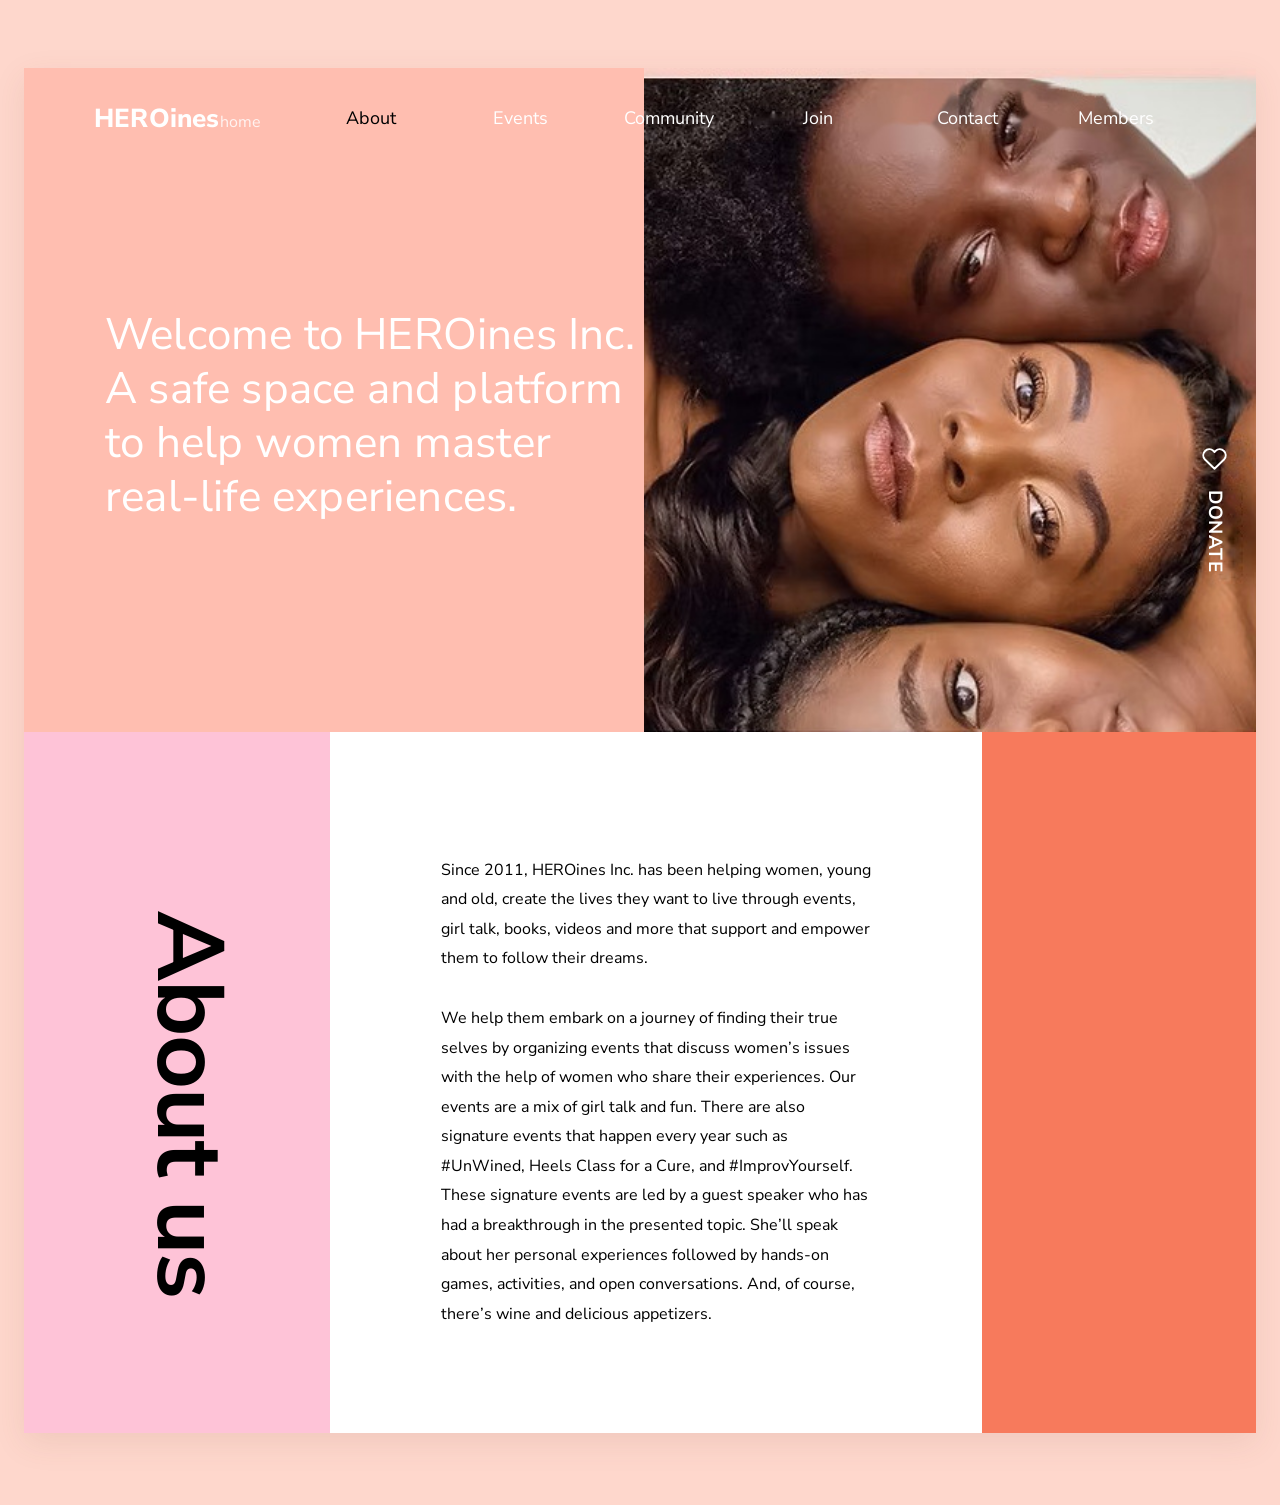
==== index.html @ b3884f93 "Build HEROines Inc. about page in HTML + CSS Rebuild of the supplied design reference: a framed stri" ====
<!DOCTYPE html>
<html lang="en">
<head>
  <meta charset="utf-8">
  <meta name="viewport" content="width=device-width, initial-scale=1">
  <meta name="description" content="About HEROines Inc. — a safe space and platform helping women master real-life experiences since 2011.">
  <title>About us | HEROines Inc.</title>

  <!-- Avenir Next is the design's font; Nunito Sans is the closest free
       stand-in for everyone who does not have it installed. -->
  <link rel="preconnect" href="https://fonts.googleapis.com">
  <link rel="preconnect" href="https://fonts.gstatic.com" crossorigin>
  <link rel="stylesheet"
        href="https://fonts.googleapis.com/css2?family=Nunito+Sans:wght@400;700;800&display=swap">

  <link rel="stylesheet" href="styles.css">
</head>
<body>

  <!-- Page frame: the whole site sits on the blush page background -->
  <div class="page">

    <!-- ============ HERO ============ -->
    <header class="hero">

      <!-- peach pane + photo pane -->
      <div class="hero__panes">
        <div class="hero__pane hero__pane--flat"></div>
        <div class="hero__pane hero__pane--photo">
          <img class="hero__photo" src="images/hero.jpg"
               alt="Three women resting their heads together and smiling at the camera">
        </div>
      </div>

      <!-- main navigation, laid over both panes -->
      <nav class="nav" aria-label="Main">
        <a class="brand" href="#">
          <span class="brand__name">HEROines</span><span class="brand__home">home</span>
        </a>

        <ul class="nav__list">
          <li class="nav__item"><a class="nav__link is-current" href="#" aria-current="page">About</a></li>
          <li class="nav__item"><a class="nav__link" href="#">Events</a></li>
          <li class="nav__item"><a class="nav__link" href="#">Community</a></li>
          <li class="nav__item"><a class="nav__link" href="#">Join</a></li>
          <li class="nav__item"><a class="nav__link" href="#">Contact</a></li>
          <li class="nav__item"><a class="nav__link" href="#">Members</a></li>
        </ul>
      </nav>

      <!-- headline -->
      <h1 class="hero__title">
        Welcome to HEROines Inc.<br>
        A safe space and platform<br>
        to help women master<br>
        real-life experiences.
      </h1>

      <!-- vertical donate button -->
      <a class="donate" href="#">
        <svg class="donate__heart" viewBox="0 0 24 24" aria-hidden="true">
          <path d="M12 20.5 3.9 12.6a5 5 0 0 1 7.1-7l1 1 1-1a5 5 0 0 1 7.1 7Z"/>
        </svg>
        <span class="donate__label">Donate</span>
      </a>

    </header>

    <!-- ============ ABOUT ============ -->
    <main class="about">

      <div class="about__heading">
        <h2 class="about__title">About us</h2>
      </div>

      <div class="about__body">
        <div class="about__copy">
          <p>Since 2011, HEROines Inc. has been helping women, young and old, create the lives they
            want to live through events, girl talk, books, videos and more that support and empower
            them to follow their dreams.</p>

          <p>We help them embark on a journey of finding their true selves by organizing events that
            discuss women&rsquo;s issues with the help of women who share their experiences. Our
            events are a mix of girl talk and fun. There are also signature events that happen every
            year such as #UnWined, Heels Class for a Cure, and #ImprovYourself. These signature
            events are led by a guest speaker who has had a breakthrough in the presented topic.
            She&rsquo;ll speak about her personal experiences followed by hands-on games, activities,
            and open conversations. And, of course, there&rsquo;s wine and delicious appetizers.</p>
        </div>
      </div>

      <div class="about__accent" role="presentation"></div>

    </main>
  </div>

</body>
</html>
---- styles.css ----
/* ==========================================================================
   HEROines Inc. — About page
   Layout rebuilt from the design reference: a framed "strip" of two stacked
   blocks — the hero (peach pane + photo pane) and the about band
   (pink / white / orange columns) — sitting on a blush page background.
   Pure HTML + CSS, no JavaScript, no frameworks.
   ========================================================================== */

/* ---------- Tokens ---------- */
:root {
  --bg:            #fed7cc;   /* page background                */
  --peach:         #ffbeb0;   /* hero pane                      */
  --pink:          #fec3d7;   /* about — left column            */
  --orange:        #f77a5c;   /* about — right accent column    */
  --ink:           #000000;   /* display type + body copy       */
  --nav-ink:       #000000;   /* active nav item                */
  --white:         #ffffff;

  --shell:         1300px;    /* width of the framed strip      */
  --hero-h:        664px;
  --about-h:       701px;

  --font-sans:  "Avenir Next", Avenir, "Nunito Sans", "Segoe UI", "Helvetica Neue", Helvetica, Arial, sans-serif;
  --font-stack: "Avenir Next", Avenir, "Nunito Sans", "Helvetica Neue", Helvetica, Arial, sans-serif;
}

/* ---------- Reset ---------- */
*,
*::before,
*::after { box-sizing: border-box; }

html { -webkit-text-size-adjust: 100%; }

body {
  margin: 0;
  padding: 0 24px;                 /* keeps the strip inside narrow viewports */
  background: var(--bg);
  color: var(--ink);
  font-family: var(--font-sans);
  -webkit-font-smoothing: antialiased;
}

img { display: block; max-width: 100%; }

h1, h2, p, ul { margin: 0; }

ul { padding: 0; list-style: none; }

a { color: inherit; text-decoration: none; }

/* ---------- Page frame ---------- */
.page {
  max-width: var(--shell);
  margin: 68px auto 72px;
  box-shadow: 0 10px 30px rgba(122, 74, 62, .10);
}

/* ==========================================================================
   HERO
   ========================================================================== */
.hero {
  position: relative;
  min-height: var(--hero-h);
  overflow: hidden;
}

/* two panes: flat colour + photograph */
.hero__panes {
  display: grid;
  grid-template-columns: 50.3% 49.7%;
  min-height: var(--hero-h);
}

.hero__pane--flat { background: var(--peach); }

.hero__pane--photo { overflow: hidden; }

.hero__photo {
  width: 100%;
  height: 100%;
  object-fit: cover;
  object-position: 50% 50%;
}

/* ---------- Navigation ---------- */
.nav {
  position: absolute;
  inset: 0 0 auto 0;
  display: flex;
  align-items: center;
  padding: 38px 70px 0;
}

.brand {
  display: inline-flex;
  align-items: baseline;
  color: var(--white);
  white-space: nowrap;
}

.brand__name {
  font-size: 26px;
  font-weight: 800;
  letter-spacing: .2px;
  line-height: 1;
}

.brand__home {
  font-size: 16px;
  font-weight: 400;
  line-height: 1;
  color: rgba(255, 255, 255, .82);
}

.nav__list {
  display: flex;
  margin-left: 36px;
}

.nav__item {
  width: 149px;
  text-align: center;
}

.nav__link {
  font-size: 18px;
  font-weight: 400;
  line-height: 1.2;
  color: var(--white);
  transition: opacity .2s ease;
}

.nav__link:hover { opacity: .75; }

.nav__link.is-current { color: var(--nav-ink); }

.nav__link:focus-visible,
.brand:focus-visible,
.donate:focus-visible {
  outline: 2px solid currentColor;
  outline-offset: 4px;
  border-radius: 2px;
}

/* ---------- Headline ---------- */
.hero__title {
  position: absolute;
  top: 240px;
  left: 81px;
  width: min(570px, 44%);
  color: var(--white);
  font-size: 44px;
  font-weight: 400;
  line-height: 1.23;
  letter-spacing: .2px;
}

/* the four designed line breaks are hard-coded; on narrow screens the
   headline is allowed to re-flow freely instead */
@media (max-width: 1024px) {
  .hero__title br { display: none; }
}

/* ---------- Donate (vertical) ---------- */
.donate {
  position: absolute;
  top: 376px;
  right: 27px;
  display: flex;
  flex-direction: column;
  align-items: center;
  gap: 17px;
  color: var(--white);
  text-transform: uppercase;
}

.donate__heart {
  width: 29px;
  height: 29px;
  fill: none;
  stroke: currentColor;
  stroke-width: 1.6;
  stroke-linejoin: round;
}

.donate__label {
  writing-mode: vertical-rl;
  font-size: 19px;
  font-weight: 700;
  letter-spacing: .5px;
  line-height: 1;
}

.donate:hover { opacity: .85; }

/* ==========================================================================
   ABOUT
   ========================================================================== */
.about {
  display: grid;
  grid-template-columns: 24.85% 52.9% 22.25%;
  min-height: var(--about-h);
  background: var(--white);
}

/* left pink column — vertical "About us" */
.about__heading {
  display: flex;
  align-items: center;
  justify-content: center;
  background: var(--pink);
}

.about__title {
  writing-mode: vertical-rl;
  font-family: var(--font-stack);
  font-size: 94px;
  font-weight: 700;
  line-height: 1;
  letter-spacing: -1px;
  color: var(--ink);
  transform: translate(12px, 22px);  /* optical centring inside the column */
}

/* middle white column — the copy */
.about__body {
  display: flex;
  align-items: center;
  justify-content: center;
  padding: 40px 30px;
}

.about__copy {
  max-width: 430px;
  font-size: 16px;
  line-height: 1.85;
  color: var(--ink);
  transform: translateY(10px);  /* the copy sits a hair below dead centre */
}

.about__copy p + p { margin-top: 30px; }

/* right orange accent column */
.about__accent { background: var(--orange); }

/* ==========================================================================
   SMALL SCREENS — the two blocks stack
   ========================================================================== */
@media (max-width: 1024px) {
  .page { margin: 40px auto 48px; }

  /* the block becomes a single column that keeps the design's reading
     order: navigation + headline on the peach pane, photo underneath */
  .hero {
    display: flex;
    flex-direction: column;
    min-height: 0;
    background: var(--peach);
  }

  .hero__panes {
    order: 4;
    grid-template-columns: 1fr;
    min-height: 0;
  }

  .hero__pane--flat { display: none; }
  .hero__pane--photo { min-height: 300px; max-height: 60vh; }

  .nav {
    order: 1;
    position: static;
    flex-wrap: wrap;
    gap: 16px 24px;
    padding: 28px 28px 0;
  }

  .nav__list {
    flex-wrap: wrap;
    gap: 12px 26px;
    margin-left: 0;
  }

  .nav__item { width: auto; text-align: left; }

  .hero__title {
    order: 2;
    position: static;
    margin: 40px 28px 0;
    font-size: 32px;
    line-height: 1.3;
    width: auto;
    max-width: 30ch;
  }

  .donate {
    order: 3;
    position: static;
    align-self: flex-start;
    flex-direction: row;
    gap: 10px;
    margin: 28px 28px 36px;
    padding: 12px 20px;
    border-radius: 999px;
    background: var(--orange);
    color: var(--white);
    font-size: 17px;
  }

  .donate__heart { width: 22px; height: 22px; }
  .donate__label { writing-mode: horizontal-tb; font-weight: 800; }

  .about {
    grid-template-columns: 1fr;
    min-height: 0;
  }

  .about__heading { padding: 36px 28px; justify-content: flex-start; }

  .about__title {
    writing-mode: horizontal-tb;
    font-size: 52px;
    transform: none;
  }

  .about__body { padding: 40px 28px 48px; }

  .about__copy { max-width: 62ch; transform: none; }

  .about__accent { min-height: 90px; }
}

@media (max-width: 520px) {
  .hero__title { font-size: 27px; }
  .brand__name { font-size: 22px; }
  .about__title { font-size: 40px; }
  .about__copy { font-size: 15px; line-height: 1.75; }
}
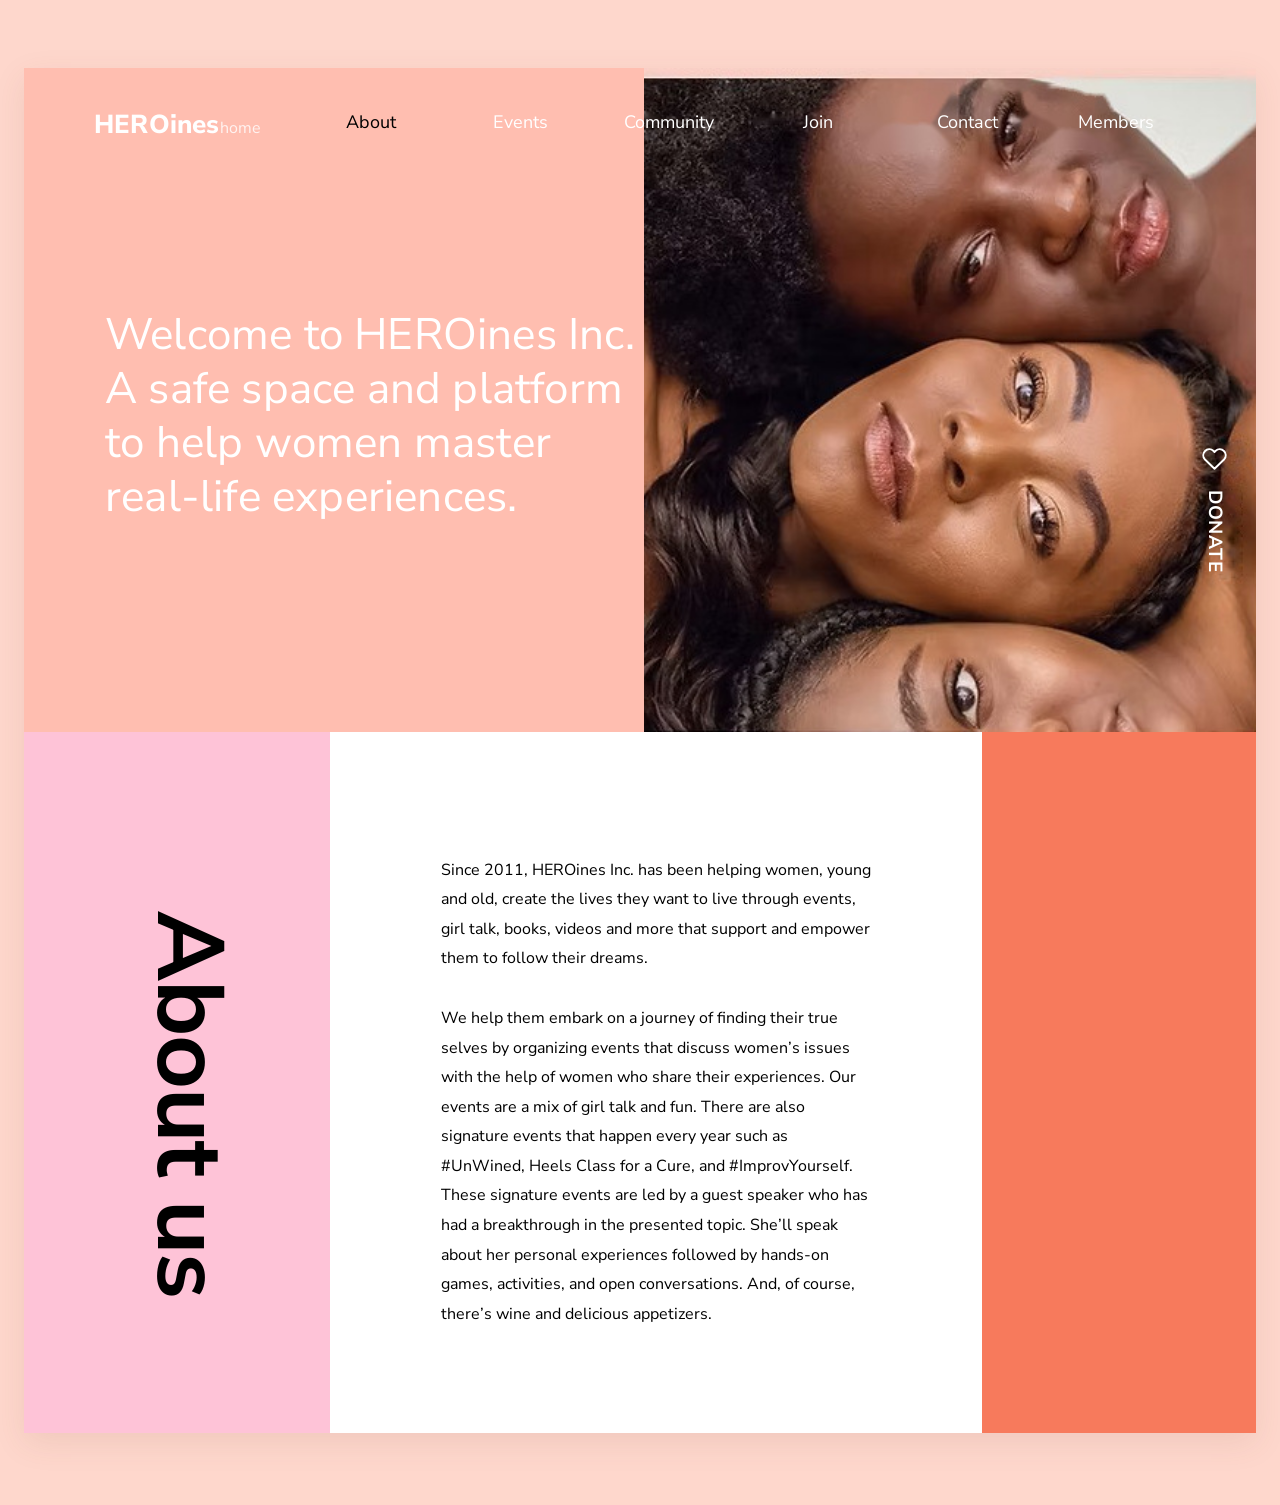
==== commit bd2bc28a: "Add animated #8A0C0C navbar hover and build the Events page Navbar hover: - nav links are wrapped as" ====
--- a/index.html
+++ b/index.html
@@ -34,17 +34,31 @@
 
       <!-- main navigation, laid over both panes -->
       <nav class="nav" aria-label="Main">
-        <a class="brand" href="#">
+        <a class="brand" href="index.html">
           <span class="brand__name">HEROines</span><span class="brand__home">home</span>
         </a>
 
         <ul class="nav__list">
-          <li class="nav__item"><a class="nav__link is-current" href="#" aria-current="page">About</a></li>
-          <li class="nav__item"><a class="nav__link" href="#">Events</a></li>
-          <li class="nav__item"><a class="nav__link" href="#">Community</a></li>
-          <li class="nav__item"><a class="nav__link" href="#">Join</a></li>
-          <li class="nav__item"><a class="nav__link" href="#">Contact</a></li>
-          <li class="nav__item"><a class="nav__link" href="#">Members</a></li>
+          <li class="nav__item">
+            <a class="nav__link is-current" href="index.html" aria-current="page"><span class="nav__label">About</span></a>
+          </li>
+          <li class="nav__item">
+            <a class="nav__link" href="events.html"><span class="nav__label">Events</span></a>
+          </li>
+          <li class="nav__item">
+            <a class="nav__link" href="#"><span class="nav__label">Community</span></a>
+          </li>
+          <!-- the last three items sit on the photograph, so their hover
+               rule is drawn in white (see .nav__item--photo) -->
+          <li class="nav__item nav__item--photo">
+            <a class="nav__link" href="#"><span class="nav__label">Join</span></a>
+          </li>
+          <li class="nav__item nav__item--photo">
+            <a class="nav__link" href="#"><span class="nav__label">Contact</span></a>
+          </li>
+          <li class="nav__item nav__item--photo">
+            <a class="nav__link" href="#"><span class="nav__label">Members</span></a>
+          </li>
         </ul>
       </nav>
 
--- a/styles.css
+++ b/styles.css
@@ -15,10 +15,15 @@
   --ink:           #000000;   /* display type + body copy       */
   --nav-ink:       #000000;   /* active nav item                */
   --white:         #ffffff;
+  --accent:        #8a0c0c;   /* hover colour (nav + events)    */
 
   --shell:         1300px;    /* width of the framed strip      */
   --hero-h:        664px;
   --about-h:       701px;
+
+  /* motion — one shared easing so every hover reads as the same gesture */
+  --ease:          cubic-bezier(.22, .68, .28, 1);
+  --dur:           .34s;
 
   --font-sans:  "Avenir Next", Avenir, "Nunito Sans", "Segoe UI", "Helvetica Neue", Helvetica, Arial, sans-serif;
   --font-stack: "Avenir Next", Avenir, "Nunito Sans", "Helvetica Neue", Helvetica, Arial, sans-serif;
@@ -89,6 +94,7 @@
   display: flex;
   align-items: center;
   padding: 38px 70px 0;
+  z-index: 3;
 }
 
 .brand {
@@ -96,6 +102,8 @@
   align-items: baseline;
   color: var(--white);
   white-space: nowrap;
+  transition: color var(--dur) var(--ease),
+              transform var(--dur) var(--ease);
 }
 
 .brand__name {
@@ -110,6 +118,7 @@
   font-weight: 400;
   line-height: 1;
   color: rgba(255, 255, 255, .82);
+  transition: color var(--dur) var(--ease);
 }
 
 .nav__list {
@@ -122,24 +131,105 @@
   text-align: center;
 }
 
+/* the animated hover lives on the link: the label is wrapped in
+   .nav__label (the letter-spacing morph happens there), so the underline
+   pseudo-element is free to grow from the centre. */
 .nav__link {
+  position: relative;
+  display: inline-block;
+  padding: 6px 2px 10px;
   font-size: 18px;
   font-weight: 400;
   line-height: 1.2;
   color: var(--white);
-  transition: opacity .2s ease;
-}
-
-.nav__link:hover { opacity: .75; }
+  transition: color var(--dur) var(--ease);
+}
+
+.nav__label {
+  display: inline-block;
+  transition: letter-spacing var(--dur) var(--ease),
+              transform var(--dur) var(--ease),
+              opacity var(--dur) var(--ease);
+}
+
+/* the rule that draws itself in on hover */
+.nav__link::after {
+  content: "";
+  position: absolute;
+  left: 0;
+  right: 0;
+  bottom: 3px;
+  height: 2px;
+  border-radius: 2px;
+  background: var(--accent);
+  transform: scaleX(0);
+  transform-origin: 50% 50%;
+  opacity: 0;
+  transition: transform var(--dur) var(--ease),
+              opacity var(--dur) var(--ease),
+              background-color var(--dur) var(--ease);
+}
+
+/* ---------- Navbar hover: animated, colour #8A0C0C ----------
+   colour .34s + a hair of letter-spacing + a small lift, and the rule
+   sweeping out from the centre. */
+.nav__link:hover,
+.nav__link:focus-visible {
+  color: var(--accent);
+}
+
+.nav__link:hover .nav__label,
+.nav__link:focus-visible .nav__label {
+  letter-spacing: .5px;
+  transform: translateY(-1px);
+}
+
+.nav__link:hover::after,
+.nav__link:focus-visible::after {
+  transform: scaleX(1);
+  opacity: 1;
+}
+
+/* the wordmark takes the same hover */
+.brand:hover,
+.brand:focus-visible {
+  color: var(--accent);
+  transform: translateY(-1px);
+}
+
+.brand:hover .brand__home,
+.brand:focus-visible .brand__home { color: var(--accent); }
+
+/* links that sit on the photograph draw their rule in white, because the
+   accent red would disappear into the photo's shadows; every other link —
+   including the current one — keeps the red rule */
+.nav__item--photo .nav__link::after { background: var(--white); }
 
 .nav__link.is-current { color: var(--nav-ink); }
 
 .nav__link:focus-visible,
 .brand:focus-visible,
-.donate:focus-visible {
+.donate:focus-visible,
+.event__more:focus-visible {
   outline: 2px solid currentColor;
   outline-offset: 4px;
   border-radius: 2px;
+}
+
+/* keyboard users get the same reveal without hovering */
+.nav__link:focus-visible { outline-offset: 8px; }
+
+@media (prefers-reduced-motion: reduce) {
+  .nav__link,
+  .nav__label,
+  .nav__link::after,
+  .brand,
+  .brand__home,
+  .event,
+  .event__more { transition-duration: .01ms; }
+
+  .nav__link:hover .nav__label,
+  .nav__link:focus-visible .nav__label { transform: none; }
 }
 
 /* ---------- Headline ---------- */
@@ -242,6 +332,402 @@
 
 /* right orange accent column */
 .about__accent { background: var(--orange); }
+
+/* ==========================================================================
+   EVENTS PAGE (events.html)
+   The same frame as the about page — a 664 px hero block, then a banded
+   section. The bands are built from the about page's palette (pink column,
+   white middle, orange accent) plus #8A0C0C, so the two pages read as one
+   site while the event list stays the loudest thing on the screen.
+   ========================================================================== */
+
+/* ---------- Banner ---------- */
+.hero--events .hero__pane--flat { background: var(--pink); }
+
+.event-hero__copy {
+  position: absolute;
+  top: 236px;
+  left: 81px;
+  width: min(540px, 44%);
+  color: var(--white);
+}
+
+.eyebrow {
+  font-size: 13px;
+  font-weight: 800;
+  letter-spacing: 2.6px;
+  text-transform: uppercase;
+  line-height: 1.4;
+}
+
+.event-hero__eyebrow { color: var(--accent); }
+
+.event-hero__title {
+  margin-top: 14px;
+  font-size: 76px;
+  font-weight: 800;
+  line-height: .98;
+  letter-spacing: -.5px;
+}
+
+.event-hero__lede {
+  margin-top: 24px;
+  font-size: 19px;
+  line-height: 1.62;
+  max-width: 34ch;
+}
+
+.event-hero__meta {
+  display: flex;
+  flex-wrap: wrap;
+  gap: 14px 40px;
+  margin-top: 38px;
+}
+
+.event-hero__stat {
+  display: flex;
+  align-items: baseline;
+  gap: 10px;
+}
+
+.event-hero__stat b {
+  font-size: 30px;
+  font-weight: 800;
+  line-height: 1;
+}
+
+.event-hero__stat span {
+  font-size: 14px;
+  font-weight: 700;
+  letter-spacing: 1.2px;
+  text-transform: uppercase;
+  color: rgba(255, 255, 255, .86);
+}
+
+/* ---------- Upcoming list ---------- */
+.events {
+  background: var(--white);
+  padding: 76px 70px 84px;
+}
+
+.events__head {
+  max-width: 62ch;
+}
+
+.events__title {
+  margin-top: 12px;
+  font-size: 46px;
+  font-weight: 800;
+  line-height: 1.1;
+  letter-spacing: -.4px;
+}
+
+.events__note {
+  margin-top: 14px;
+  font-size: 16px;
+  line-height: 1.7;
+  color: rgba(0, 0, 0, .68);
+}
+
+.event-list { margin-top: 44px; }
+
+.event {
+  position: relative;
+  display: grid;
+  grid-template-columns: 126px minmax(0, 1fr) max-content;
+  align-items: center;
+  gap: 32px;
+  padding: 30px 0;
+  border-top: 1px solid rgba(0, 0, 0, .12);
+  transition: background-color var(--dur) var(--ease),
+              padding var(--dur) var(--ease);
+}
+
+.event:last-child { border-bottom: 1px solid rgba(0, 0, 0, .12); }
+
+.event::before {
+  content: "";
+  position: absolute;
+  top: 0;
+  bottom: 0;
+  left: -70px;
+  width: 4px;
+  background: var(--accent);
+  transform: scaleY(0);
+  transform-origin: 50% 50%;
+  transition: transform var(--dur) var(--ease);
+}
+
+.event:hover { background: #fff5f3; }
+
+.event:hover::before { transform: scaleY(1); }
+
+/* on the wide layout the row also opens a little on hover; the list is
+   single column further down, where that would only eat the text width */
+@media (min-width: 1025px) {
+  .event:hover { padding-left: 18px; padding-right: 18px; }
+}
+
+/* date chip */
+.event__date {
+  display: grid;
+  justify-items: center;
+  gap: 4px;
+  padding: 14px 8px;
+  border: 2px solid var(--accent);
+  border-radius: 6px;
+  color: var(--accent);
+  text-align: center;
+  transition: background-color var(--dur) var(--ease),
+              color var(--dur) var(--ease),
+              transform var(--dur) var(--ease);
+}
+
+.event:hover .event__date {
+  background: var(--accent);
+  color: var(--white);
+  transform: translateY(-3px);
+}
+
+.event__day {
+  font-size: 32px;
+  font-weight: 800;
+  line-height: 1;
+  letter-spacing: -.5px;
+}
+
+.event__month {
+  font-size: 12px;
+  font-weight: 800;
+  letter-spacing: 1.4px;
+  text-transform: uppercase;
+  line-height: 1.3;
+}
+
+/* date block variant for the banner headline row */
+.event__name {
+  font-size: 26px;
+  font-weight: 800;
+  line-height: 1.25;
+  transition: color var(--dur) var(--ease);
+}
+
+.event:hover .event__name { color: var(--accent); }
+
+.event__meta {
+  margin-top: 10px;
+  font-size: 15px;
+  line-height: 1.6;
+  color: rgba(0, 0, 0, .66);
+}
+
+.event__meta span + span::before {
+  content: "·";
+  margin: 0 9px;
+  color: rgba(0, 0, 0, .38);
+}
+
+.event__blurb {
+  margin-top: 12px;
+  max-width: 58ch;
+  font-size: 16px;
+  line-height: 1.72;
+  color: rgba(0, 0, 0, .82);
+}
+
+.event__tags {
+  display: flex;
+  flex-wrap: wrap;
+  gap: 8px;
+  margin-top: 14px;
+}
+
+.event__tag {
+  padding: 5px 11px;
+  border-radius: 999px;
+  background: var(--bg);
+  color: var(--accent);
+  font-size: 11px;
+  font-weight: 800;
+  letter-spacing: 1.1px;
+  text-transform: uppercase;
+  line-height: 1.4;
+}
+
+/* call to action — inverts to #8A0C0C on hover */
+.event__more {
+  justify-self: end;
+  display: inline-flex;
+  align-items: center;
+  gap: 10px;
+  padding: 13px 22px;
+  border: 2px solid var(--accent);
+  border-radius: 999px;
+  color: var(--accent);
+  font-size: 13px;
+  font-weight: 800;
+  letter-spacing: 1.2px;
+  text-transform: uppercase;
+  white-space: nowrap;
+  transition: background-color var(--dur) var(--ease),
+              color var(--dur) var(--ease);
+}
+
+.event__more svg {
+  width: 16px;
+  height: 16px;
+  fill: none;
+  stroke: currentColor;
+  stroke-width: 2;
+  stroke-linecap: round;
+  stroke-linejoin: round;
+  transition: transform var(--dur) var(--ease);
+}
+
+.event:hover .event__more,
+.event__more:hover {
+  background: var(--accent);
+  color: var(--white);
+}
+
+.event:hover .event__more svg { transform: translateX(5px); }
+
+/* ---------- Signature series band ---------- */
+.highlights {
+  display: grid;
+  grid-template-columns: 24.85% 52.9% 22.25%;
+  min-height: 520px;
+  background: var(--white);
+}
+
+.highlights__heading {
+  display: flex;
+  align-items: center;
+  justify-content: center;
+  background: var(--pink);
+}
+
+.highlights__title {
+  writing-mode: vertical-rl;
+  font-family: var(--font-stack);
+  font-size: 64px;
+  font-weight: 700;
+  line-height: 1;
+  letter-spacing: -1px;
+  transform: translate(10px, 18px);
+}
+
+.highlights__body {
+  display: flex;
+  align-items: center;
+  padding: 52px 44px;
+}
+
+.series {
+  width: 100%;
+  max-width: 470px;
+  margin: 0 auto;
+}
+
+.series__item {
+  display: grid;
+  grid-template-columns: 46px minmax(0, 1fr);
+  gap: 18px;
+  padding: 22px 0;
+  border-top: 1px solid rgba(0, 0, 0, .12);
+}
+
+.series__item:last-child { border-bottom: 1px solid rgba(0, 0, 0, .12); }
+
+.series__num {
+  font-size: 15px;
+  font-weight: 800;
+  letter-spacing: 1px;
+  color: var(--accent);
+  line-height: 1.9;
+}
+
+.series__name {
+  font-size: 23px;
+  font-weight: 800;
+  line-height: 1.3;
+  transition: color var(--dur) var(--ease);
+}
+
+.series__item:hover .series__name { color: var(--accent); }
+
+.series__copy {
+  margin-top: 8px;
+  font-size: 15px;
+  line-height: 1.72;
+  color: rgba(0, 0, 0, .72);
+}
+
+.highlights__accent { background: var(--orange); }
+
+/* ---------- Host / join band ---------- */
+.host {
+  display: flex;
+  flex-wrap: wrap;
+  align-items: center;
+  justify-content: space-between;
+  gap: 32px 48px;
+  padding: 64px 70px;
+  background: var(--accent);
+  color: var(--white);
+}
+
+.host__copy { max-width: 56ch; }
+
+.host__title {
+  margin-top: 12px;
+  font-size: 40px;
+  font-weight: 800;
+  line-height: 1.12;
+}
+
+.host__text {
+  margin-top: 16px;
+  font-size: 16px;
+  line-height: 1.72;
+  color: rgba(255, 255, 255, .88);
+}
+
+.host__actions {
+  display: flex;
+  flex-wrap: wrap;
+  gap: 14px;
+}
+
+.host__btn {
+  display: inline-flex;
+  align-items: center;
+  gap: 10px;
+  padding: 15px 28px;
+  border: 2px solid var(--white);
+  border-radius: 999px;
+  font-size: 13px;
+  font-weight: 800;
+  letter-spacing: 1.3px;
+  text-transform: uppercase;
+  transition: background-color var(--dur) var(--ease),
+              color var(--dur) var(--ease);
+}
+
+.host__btn:hover { background: var(--white); color: var(--accent); }
+
+.host__btn--ghost {
+  border-color: rgba(255, 255, 255, .55);
+  background: transparent;
+}
+
+.host__btn--ghost:hover {
+  background: transparent;
+  border-color: var(--white);
+  color: var(--white);
+}
+
+.host__eyebrow { color: rgba(255, 255, 255, .78); }
 
 /* ==========================================================================
    SMALL SCREENS — the two blocks stack
@@ -336,3 +822,65 @@
   .about__title { font-size: 40px; }
   .about__copy { font-size: 15px; line-height: 1.75; }
 }
+
+/* ==========================================================================
+   EVENTS PAGE — small screens (banner stacks, the list goes single-column)
+   ========================================================================== */
+@media (max-width: 1024px) {
+  .event-hero__copy {
+    order: 2;
+    position: static;
+    width: auto;
+    max-width: 40ch;
+    margin: 40px 28px 0;
+  }
+
+  .event-hero__title { font-size: 52px; }
+  .event-hero__lede { margin-top: 18px; font-size: 17px; }
+  .event-hero__meta { margin-top: 28px; gap: 12px 28px; }
+  .event-hero__stat b { font-size: 25px; }
+
+  .events { padding: 48px 28px 56px; }
+  .events__title { font-size: 34px; }
+  .event-list { margin-top: 30px; }
+
+  .event {
+    grid-template-columns: 104px minmax(0, 1fr);
+    gap: 18px 22px;
+    padding: 24px 0;
+  }
+
+  .event::before { left: -28px; width: 3px; }
+
+  .event__name { font-size: 22px; }
+  .event__more { grid-column: 1 / -1; justify-self: start; }
+
+  .highlights { grid-template-columns: 1fr; min-height: 0; }
+
+  .highlights__heading { justify-content: flex-start; padding: 34px 28px; }
+
+  .highlights__title {
+    writing-mode: horizontal-tb;
+    font-size: 40px;
+    transform: none;
+  }
+
+  .highlights__body { padding: 34px 28px 42px; }
+  .series { max-width: none; }
+
+  .host { padding: 46px 28px; }
+  .host__title { font-size: 30px; }
+}
+
+@media (max-width: 520px) {
+  .event-hero__title { font-size: 40px; }
+
+  .event { grid-template-columns: 88px minmax(0, 1fr); }
+  .event__day { font-size: 26px; }
+
+  .events__note,
+  .event__blurb { font-size: 15px; }
+
+  .host__actions { width: 100%; }
+  .host__btn { flex: 1 1 auto; justify-content: center; }
+}
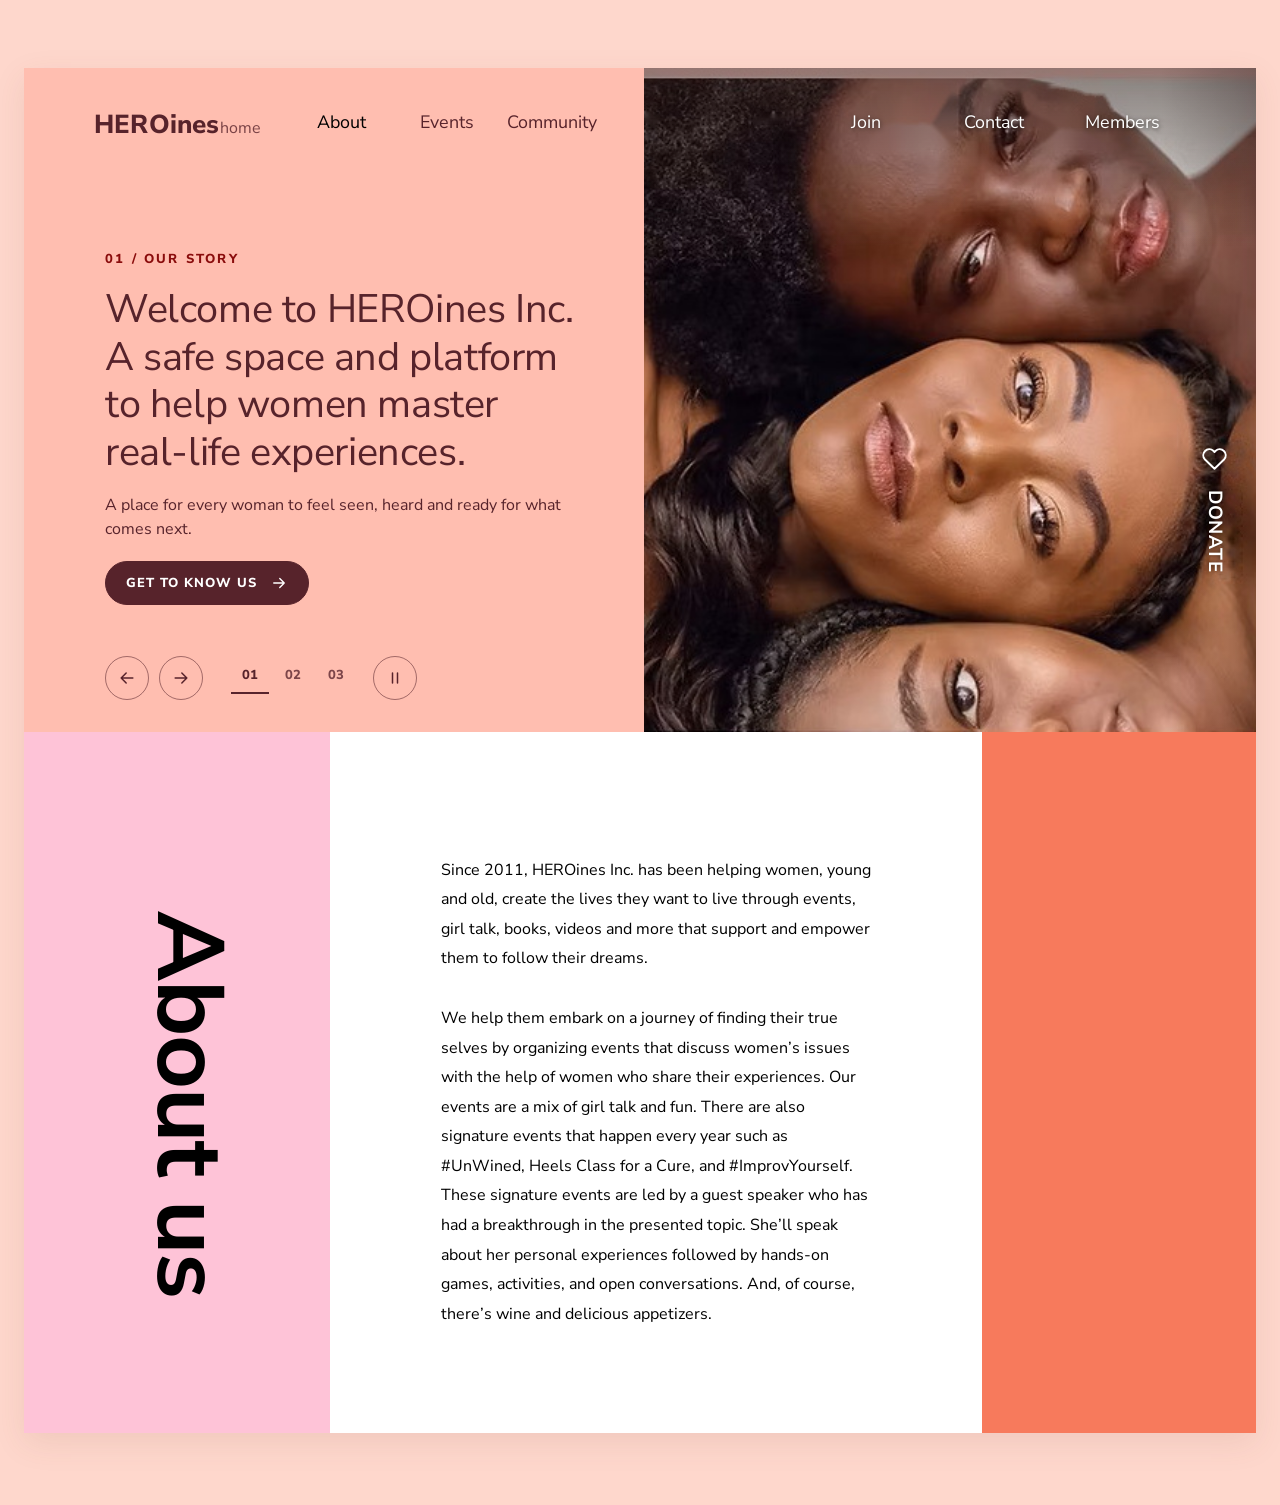
==== commit 6690baab: "Add data-driven hero slideshow with local images Co-authored-by: arena-agent <297053741+arena-agent@" ====
--- a/index.html
+++ b/index.html
@@ -14,6 +14,7 @@
         href="https://fonts.googleapis.com/css2?family=Nunito+Sans:wght@400;700;800&display=swap">
 
   <link rel="stylesheet" href="styles.css">
+  <script src="hero-slideshow.js" defer></script>
 </head>
 <body>
 
@@ -21,14 +22,14 @@
   <div class="page">
 
     <!-- ============ HERO ============ -->
-    <header class="hero">
+    <header class="hero hero--slideshow" data-hero-slideshow>
 
-      <!-- peach pane + photo pane -->
+      <!-- The first photo and copy are real HTML so the hero still works without JavaScript. -->
       <div class="hero__panes">
         <div class="hero__pane hero__pane--flat"></div>
-        <div class="hero__pane hero__pane--photo">
-          <img class="hero__photo" src="images/hero.jpg"
-               alt="Three women resting their heads together and smiling at the camera">
+        <div class="hero__pane hero__pane--photo" data-slide-photos>
+          <img class="hero__photo is-active" src="images/hero.jpg" width="443" height="453"
+               fetchpriority="high" alt="Three women lying close together and looking at the camera">
         </div>
       </div>
 
@@ -62,13 +63,32 @@
         </ul>
       </nav>
 
-      <!-- headline -->
-      <h1 class="hero__title">
-        Welcome to HEROines Inc.<br>
-        A safe space and platform<br>
-        to help women master<br>
-        real-life experiences.
-      </h1>
+      <!-- Featured story. Text, link and photograph change together. -->
+      <div class="hero-slide__content" data-slide-content>
+        <p class="hero-slide__eyebrow" data-slide-eyebrow>01 / Our story</p>
+        <h1 class="hero__title" data-slide-title>Welcome to HEROines Inc.<br> A safe space and platform<br> to help women master<br> real-life experiences.</h1>
+        <p class="hero-slide__description" data-slide-description>A place for every woman to feel seen, heard and ready for what comes next.</p>
+        <a class="hero-slide__link" href="#about" data-slide-link>
+          <span data-slide-link-label>Get to know us</span>
+          <svg viewBox="0 0 24 24" aria-hidden="true"><path d="M5 12h14m-6-6 6 6-6 6"/></svg>
+        </a>
+      </div>
+
+      <!-- Controls are shown only after the slideshow script has initialized. -->
+      <div class="hero-carousel" role="group" aria-label="Featured stories controls" hidden>
+        <button class="hero-carousel__arrow" type="button" data-slide-prev aria-label="Previous slide">
+          <svg viewBox="0 0 24 24" aria-hidden="true"><path d="M19 12H5m6-6-6 6 6 6"/></svg>
+        </button>
+        <button class="hero-carousel__arrow" type="button" data-slide-next aria-label="Next slide">
+          <svg viewBox="0 0 24 24" aria-hidden="true"><path d="M5 12h14m-6-6 6 6-6 6"/></svg>
+        </button>
+        <div class="hero-carousel__pagination" role="group" aria-label="Choose a featured story" data-slide-pagination></div>
+        <button class="hero-carousel__toggle" type="button" data-slide-toggle aria-label="Pause slideshow">
+          <svg class="hero-carousel__icon--pause" viewBox="0 0 24 24" aria-hidden="true"><path d="M9 6v12m6-12v12"/></svg>
+          <svg class="hero-carousel__icon--play" viewBox="0 0 24 24" aria-hidden="true"><path d="m9 6 9 6-9 6Z"/></svg>
+        </button>
+      </div>
+      <p class="visually-hidden" role="status" aria-live="polite" data-slide-status></p>
 
       <!-- vertical donate button -->
       <a class="donate" href="#">
@@ -81,7 +101,7 @@
     </header>
 
     <!-- ============ ABOUT ============ -->
-    <main class="about">
+    <main class="about" id="about">
 
       <div class="about__heading">
         <h2 class="about__title">About us</h2>
--- a/styles.css
+++ b/styles.css
@@ -3,7 +3,7 @@
    Layout rebuilt from the design reference: a framed "strip" of two stacked
    blocks — the hero (peach pane + photo pane) and the about band
    (pink / white / orange columns) — sitting on a blush page background.
-   Pure HTML + CSS, no JavaScript, no frameworks.
+   The About hero is progressively enhanced by hero-slideshow.js.
    ========================================================================== */
 
 /* ---------- Tokens ---------- */
@@ -16,6 +16,7 @@
   --nav-ink:       #000000;   /* active nav item                */
   --white:         #ffffff;
   --accent:        #8a0c0c;   /* hover colour (nav + events)    */
+  --hero-ink:      #57232b;   /* readable ink on peach          */
 
   --shell:         1300px;    /* width of the framed strip      */
   --hero-h:        664px;
@@ -52,6 +53,18 @@
 ul { padding: 0; list-style: none; }
 
 a { color: inherit; text-decoration: none; }
+
+.visually-hidden {
+  position: absolute;
+  width: 1px;
+  height: 1px;
+  padding: 0;
+  margin: -1px;
+  overflow: hidden;
+  clip: rect(0, 0, 0, 0);
+  white-space: nowrap;
+  border: 0;
+}
 
 /* ---------- Page frame ---------- */
 .page {
@@ -247,9 +260,225 @@
 
 /* the four designed line breaks are hard-coded; on narrow screens the
    headline is allowed to re-flow freely instead */
-@media (max-width: 1024px) {
+@media (max-width: 1180px) {
   .hero__title br { display: none; }
 }
+
+/* ---------- About hero slideshow ---------- */
+.hero--slideshow .hero__pane--photo {
+  position: relative;
+  background: #d6a092;
+}
+
+/* Keep every photo in the same frame; only the active one is visible. */
+.hero--slideshow .hero__photo {
+  position: absolute;
+  inset: 0;
+  opacity: 0;
+  transition: opacity .65s var(--ease);
+}
+
+.hero--slideshow .hero__photo.is-active { opacity: 1; }
+
+.hero--slideshow .hero__pane--photo::after {
+  content: "";
+  position: absolute;
+  inset: 0;
+  background:
+    linear-gradient(to bottom, rgba(38, 20, 21, .48), transparent 180px),
+    linear-gradient(to left, rgba(38, 20, 21, .28), transparent 95px);
+  pointer-events: none;
+}
+
+.hero--slideshow .nav__item--photo .nav__link,
+.hero--slideshow .donate { text-shadow: 0 1px 5px rgba(0, 0, 0, .65); }
+
+/* Split the desktop links at the pane edge: the first three stay on peach,
+   and the last three use the photo, even before the layout stacks. */
+@media (min-width: 1181px) {
+  .hero--slideshow .nav__list { flex: 1; margin-left: 28px; }
+  .hero--slideshow .nav__item:nth-child(-n+3) {
+    flex: 0 0 clamp(90px, calc(20.12vw - 152px), 120px);
+  }
+  .hero--slideshow .nav__item--photo { flex: 0 0 clamp(120px, 10vw, 145px); }
+  .hero--slideshow .nav__item:nth-child(4) { margin-left: auto; }
+  .hero--slideshow .nav__link { font-size: clamp(16px, 1.4vw, 18px); }
+}
+
+/* The flat peach pane needs dark ink for comfortable reading. */
+.hero--slideshow .brand,
+.hero--slideshow .nav__item:not(.nav__item--photo) .nav__link {
+  color: var(--hero-ink);
+}
+
+.hero--slideshow .brand__home { color: rgba(87, 35, 43, .8); }
+.hero--slideshow .nav__item:not(.nav__item--photo) .nav__link.is-current { color: var(--ink); }
+
+.hero--slideshow .nav__item:not(.nav__item--photo) .nav__link:hover,
+.hero--slideshow .nav__item:not(.nav__item--photo) .nav__link:focus-visible {
+  color: var(--accent);
+}
+
+.hero-slide__content {
+  position: absolute;
+  z-index: 2;
+  top: clamp(164px, 14.2vw, 185px);
+  left: 81px;
+  width: min(540px, calc(50.3% - 100px));
+  color: var(--hero-ink);
+}
+
+.hero-slide__eyebrow {
+  color: var(--accent);
+  font-size: 13px;
+  font-weight: 800;
+  line-height: 1.4;
+  letter-spacing: 2.2px;
+  text-transform: uppercase;
+}
+
+.hero--slideshow .hero__title {
+  position: static;
+  width: auto;
+  margin-top: 18px;
+  color: inherit;
+  font-size: clamp(34px, 3.1vw, 40px);
+  line-height: 1.2;
+  letter-spacing: -.4px;
+  white-space: pre-line;
+}
+
+.hero-slide__description {
+  max-width: 46ch;
+  margin-top: 17px;
+  font-size: 16px;
+  line-height: 1.5;
+}
+
+.hero-slide__link {
+  display: inline-flex;
+  align-items: center;
+  gap: 13px;
+  margin-top: 20px;
+  padding: 12px 20px;
+  border: 1px solid var(--hero-ink);
+  border-radius: 999px;
+  background: var(--hero-ink);
+  color: var(--white);
+  font-size: 13px;
+  font-weight: 800;
+  letter-spacing: 1px;
+  text-transform: uppercase;
+  transition: background-color var(--dur) var(--ease), color var(--dur) var(--ease);
+}
+
+.hero-slide__link svg {
+  width: 18px;
+  height: 18px;
+  fill: none;
+  stroke: currentColor;
+  stroke-width: 1.8;
+  stroke-linecap: round;
+  stroke-linejoin: round;
+}
+
+.hero-slide__link:hover { background: transparent; color: var(--hero-ink); }
+
+.hero-slide__content.is-revealing { animation: hero-copy-in .5s var(--ease) both; }
+
+@keyframes hero-copy-in {
+  from { opacity: .15; transform: translateY(10px); }
+  to   { opacity: 1; transform: translateY(0); }
+}
+
+.hero-carousel {
+  position: absolute;
+  z-index: 3;
+  bottom: 32px;
+  left: 81px;
+  display: flex;
+  align-items: center;
+  gap: 10px;
+  color: var(--hero-ink);
+}
+
+.hero-carousel[hidden] { display: none; }
+
+.hero-carousel__arrow,
+.hero-carousel__toggle {
+  display: grid;
+  place-items: center;
+  width: 44px;
+  height: 44px;
+  padding: 0;
+  border: 1px solid rgba(87, 35, 43, .55);
+  border-radius: 50%;
+  background: transparent;
+  color: inherit;
+  cursor: pointer;
+  transition: color var(--dur) var(--ease), background-color var(--dur) var(--ease);
+}
+
+.hero-carousel__arrow:hover,
+.hero-carousel__toggle:hover { background: var(--hero-ink); color: var(--white); }
+
+.hero-carousel__arrow svg,
+.hero-carousel__toggle svg {
+  width: 20px;
+  height: 20px;
+  fill: none;
+  stroke: currentColor;
+  stroke-width: 1.8;
+  stroke-linecap: round;
+  stroke-linejoin: round;
+}
+
+.hero-carousel__pagination {
+  display: flex;
+  gap: 5px;
+  margin-left: 18px;
+}
+
+.hero-carousel__dot {
+  position: relative;
+  width: 38px;
+  height: 44px;
+  padding: 0 0 5px;
+  border: 0;
+  background: transparent;
+  color: rgba(87, 35, 43, .78);
+  font: 800 13px/1 var(--font-sans);
+  cursor: pointer;
+  transition: color var(--dur) var(--ease);
+}
+
+.hero-carousel__dot::after {
+  content: "";
+  position: absolute;
+  right: 0;
+  bottom: 6px;
+  left: 0;
+  height: 2px;
+  background: var(--hero-ink);
+  transform: scaleX(0);
+  transition: transform var(--dur) var(--ease);
+}
+
+.hero-carousel__dot:hover,
+.hero-carousel__dot[aria-pressed="true"] { color: var(--hero-ink); }
+.hero-carousel__dot[aria-pressed="true"]::after { transform: scaleX(1); }
+.hero-carousel__toggle { margin-left: 8px; }
+.hero-carousel__icon--play,
+.hero-carousel__toggle[data-playing="false"] .hero-carousel__icon--pause { display: none; }
+.hero-carousel__toggle[data-playing="false"] .hero-carousel__icon--play { display: block; }
+
+.hero-slide__link:focus-visible,
+.hero-carousel button:focus-visible {
+  outline: 2px solid var(--accent);
+  outline-offset: 4px;
+}
+
+.hero--slideshow .donate { z-index: 3; }
 
 /* ---------- Donate (vertical) ---------- */
 .donate {
@@ -343,6 +572,12 @@
 
 /* ---------- Banner ---------- */
 .hero--events .hero__pane--flat { background: var(--pink); }
+
+@media (min-width: 1181px) and (max-width: 1347px) {
+  .hero--events .nav__list { margin-left: 24px; }
+  .hero--events .nav__item { width: clamp(118px, 10.8vw, 145px); }
+  .hero--events .nav__link { font-size: clamp(16px, 1.4vw, 18px); }
+}
 
 .event-hero__copy {
   position: absolute;
@@ -464,7 +699,7 @@
 
 /* on the wide layout the row also opens a little on hover; the list is
    single column further down, where that would only eat the text width */
-@media (min-width: 1025px) {
+@media (min-width: 1181px) {
   .event:hover { padding-left: 18px; padding-right: 18px; }
 }
 
@@ -732,7 +967,7 @@
 /* ==========================================================================
    SMALL SCREENS — the two blocks stack
    ========================================================================== */
-@media (max-width: 1024px) {
+@media (max-width: 1180px) {
   .page { margin: 40px auto 48px; }
 
   /* the block becomes a single column that keeps the design's reading
@@ -826,7 +1061,7 @@
 /* ==========================================================================
    EVENTS PAGE — small screens (banner stacks, the list goes single-column)
    ========================================================================== */
-@media (max-width: 1024px) {
+@media (max-width: 1180px) {
   .event-hero__copy {
     order: 2;
     position: static;
@@ -881,6 +1116,80 @@
   .events__note,
   .event__blurb { font-size: 15px; }
 
+  .event__name,
+  .event__meta,
+  .series__name { overflow-wrap: anywhere; }
+
   .host__actions { width: 100%; }
   .host__btn { flex: 1 1 auto; justify-content: center; }
 }
+
+/* ---------- About slideshow on stacked layouts ---------- */
+@media (max-width: 1180px) {
+  .hero--slideshow .hero__panes { order: 5; }
+
+  .hero--slideshow .hero__pane--photo {
+    height: clamp(320px, 52vw, 500px);
+    max-height: none;
+  }
+
+  .hero--slideshow .hero__pane--photo::after { display: none; }
+  .hero--slideshow .nav__item--photo .nav__link,
+  .hero--slideshow .donate { text-shadow: none; }
+
+  /* On a stacked hero all six nav links sit on the peach pane. */
+  .hero--slideshow .nav__item--photo .nav__link { color: var(--hero-ink); }
+  .hero--slideshow .nav__item--photo .nav__link:hover,
+  .hero--slideshow .nav__item--photo .nav__link:focus-visible { color: var(--accent); }
+  .hero--slideshow .nav__item--photo .nav__link::after { background: var(--accent); }
+
+  .hero-slide__content {
+    position: static;
+    order: 2;
+    width: auto;
+    max-width: 640px;
+    margin: 42px 28px 0;
+  }
+
+  .hero--slideshow .hero__title {
+    margin: 18px 0 0;
+    font-size: clamp(32px, 4vw, 46px);
+    white-space: normal;
+  }
+
+  .hero-carousel {
+    position: static;
+    order: 3;
+    align-self: flex-start;
+    margin: 28px 28px 0;
+  }
+
+  .hero--slideshow .donate { order: 4; margin: 24px 28px 34px; }
+}
+
+@media (max-width: 520px) {
+  .hero-slide__content { margin: 34px 24px 0; }
+  .hero--slideshow .hero__title { font-size: 30px; line-height: 1.22; }
+  .hero-slide__description { font-size: 15px; }
+  .hero-carousel { gap: 7px; margin: 22px 24px 0; }
+  .hero-carousel__pagination { gap: 2px; margin-left: 4px; }
+  .hero-carousel__dot { width: 31px; }
+  .hero-carousel__toggle { margin-left: 2px; }
+  .hero--slideshow .donate { margin: 20px 24px 28px; }
+  .hero--slideshow .hero__pane--photo { height: 320px; }
+}
+
+@media (max-width: 355px) {
+  .hero-carousel { flex-wrap: wrap; max-width: calc(100% - 48px); }
+  .hero-carousel__pagination { order: 2; width: 100%; margin-left: 0; }
+}
+
+@media (prefers-reduced-motion: reduce) {
+  .hero--slideshow .hero__photo,
+  .hero-slide__link,
+  .hero-carousel button,
+  .hero-carousel__dot::after { transition: none; }
+
+  .hero-slide__content.is-revealing { animation: none; }
+  .hero-carousel__toggle { display: none; }
+}
